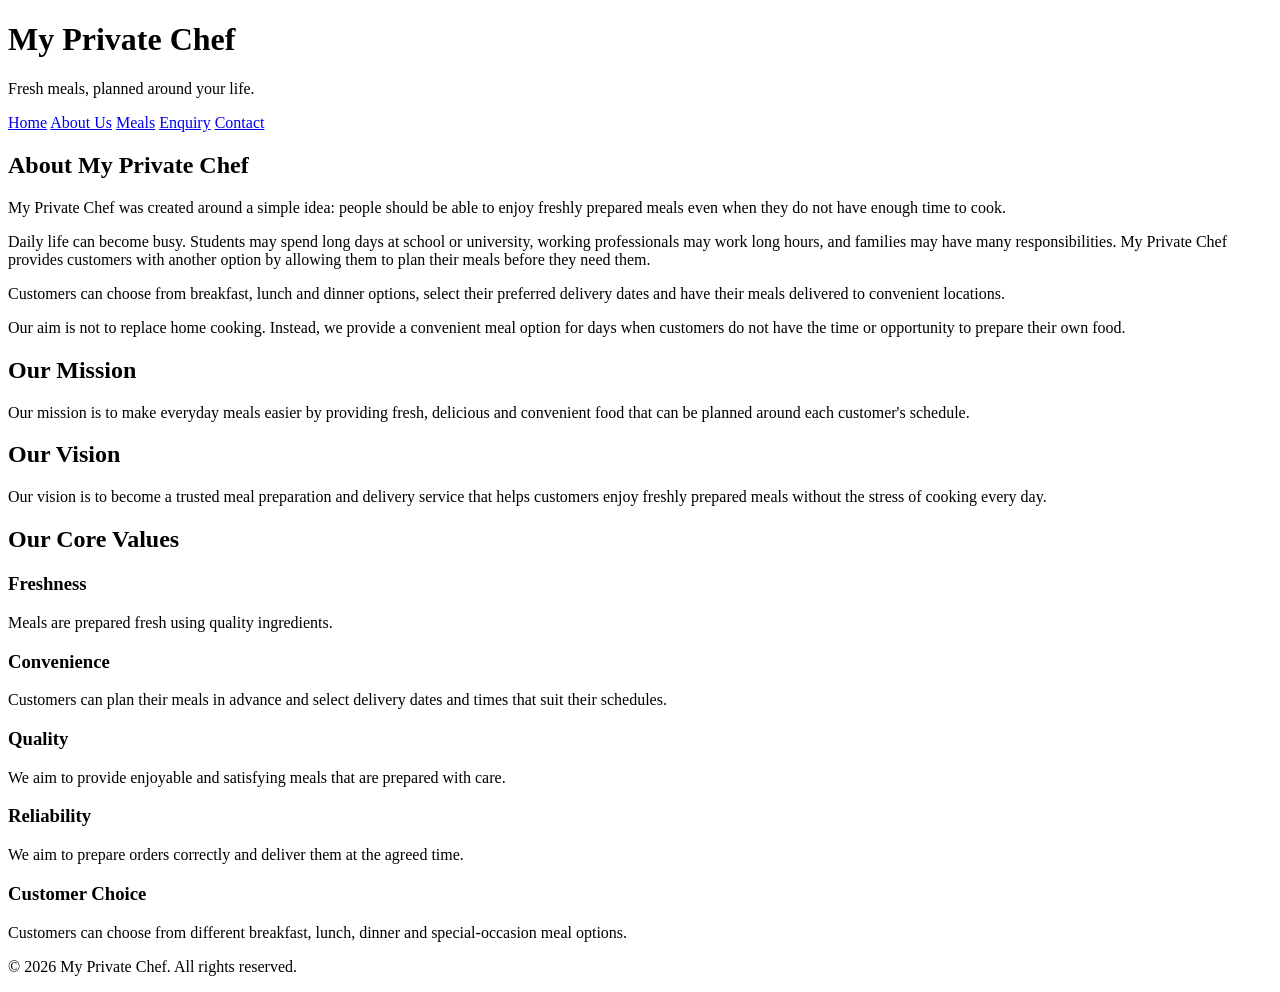
==== about.html @ 49b908a9 "Add About Us page content" ====
<!DOCTYPE html>
<html lang="en">

<head>
    <meta charset="UTF-8">
    <meta name="viewport" content="width=device-width, initial-scale=1.0">
    <title>My Private Chef | About Us</title>
</head>

<body>

    <!-- Website header and navigation -->
    <header>
        <h1>My Private Chef</h1>
        <p>Fresh meals, planned around your life.</p>

        <nav>
            <a href="index.html">Home</a>
            <a href="about.html">About Us</a>
            <a href="meals.html">Meals</a>
            <a href="enquiry.html">Enquiry</a>
            <a href="contact.html">Contact</a>
        </nav>
    </header>

    <main>

        <!-- About the business -->
        <section>
            <h2>About My Private Chef</h2>

            <p>
                My Private Chef was created around a simple idea: people
                should be able to enjoy freshly prepared meals even when
                they do not have enough time to cook.
            </p>

            <p>
                Daily life can become busy. Students may spend long days at
                school or university, working professionals may work long
                hours, and families may have many responsibilities.
                My Private Chef provides customers with another option by
                allowing them to plan their meals before they need them.
            </p>

            <p>
                Customers can choose from breakfast, lunch and dinner options,
                select their preferred delivery dates and have their meals
                delivered to convenient locations.
            </p>

            <p>
                Our aim is not to replace home cooking. Instead, we provide
                a convenient meal option for days when customers do not have
                the time or opportunity to prepare their own food.
            </p>
        </section>

        <!-- Mission and vision -->
        <section>
            <h2>Our Mission</h2>

            <p>
                Our mission is to make everyday meals easier by providing
                fresh, delicious and convenient food that can be planned
                around each customer's schedule.
            </p>

            <h2>Our Vision</h2>

            <p>
                Our vision is to become a trusted meal preparation and
                delivery service that helps customers enjoy freshly prepared
                meals without the stress of cooking every day.
            </p>
        </section>

        <!-- Business values -->
        <section>
            <h2>Our Core Values</h2>

            <h3>Freshness</h3>
            <p>Meals are prepared fresh using quality ingredients.</p>

            <h3>Convenience</h3>
            <p>
                Customers can plan their meals in advance and select delivery
                dates and times that suit their schedules.
            </p>

            <h3>Quality</h3>
            <p>
                We aim to provide enjoyable and satisfying meals that are
                prepared with care.
            </p>

            <h3>Reliability</h3>
            <p>
                We aim to prepare orders correctly and deliver them at the
                agreed time.
            </p>

            <h3>Customer Choice</h3>
            <p>
                Customers can choose from different breakfast, lunch, dinner
                and special-occasion meal options.
            </p>
        </section>

    </main>

    <!-- Website footer -->
    <footer>
        <p>&copy; 2026 My Private Chef. All rights reserved.</p>
    </footer>

</body>

</html>
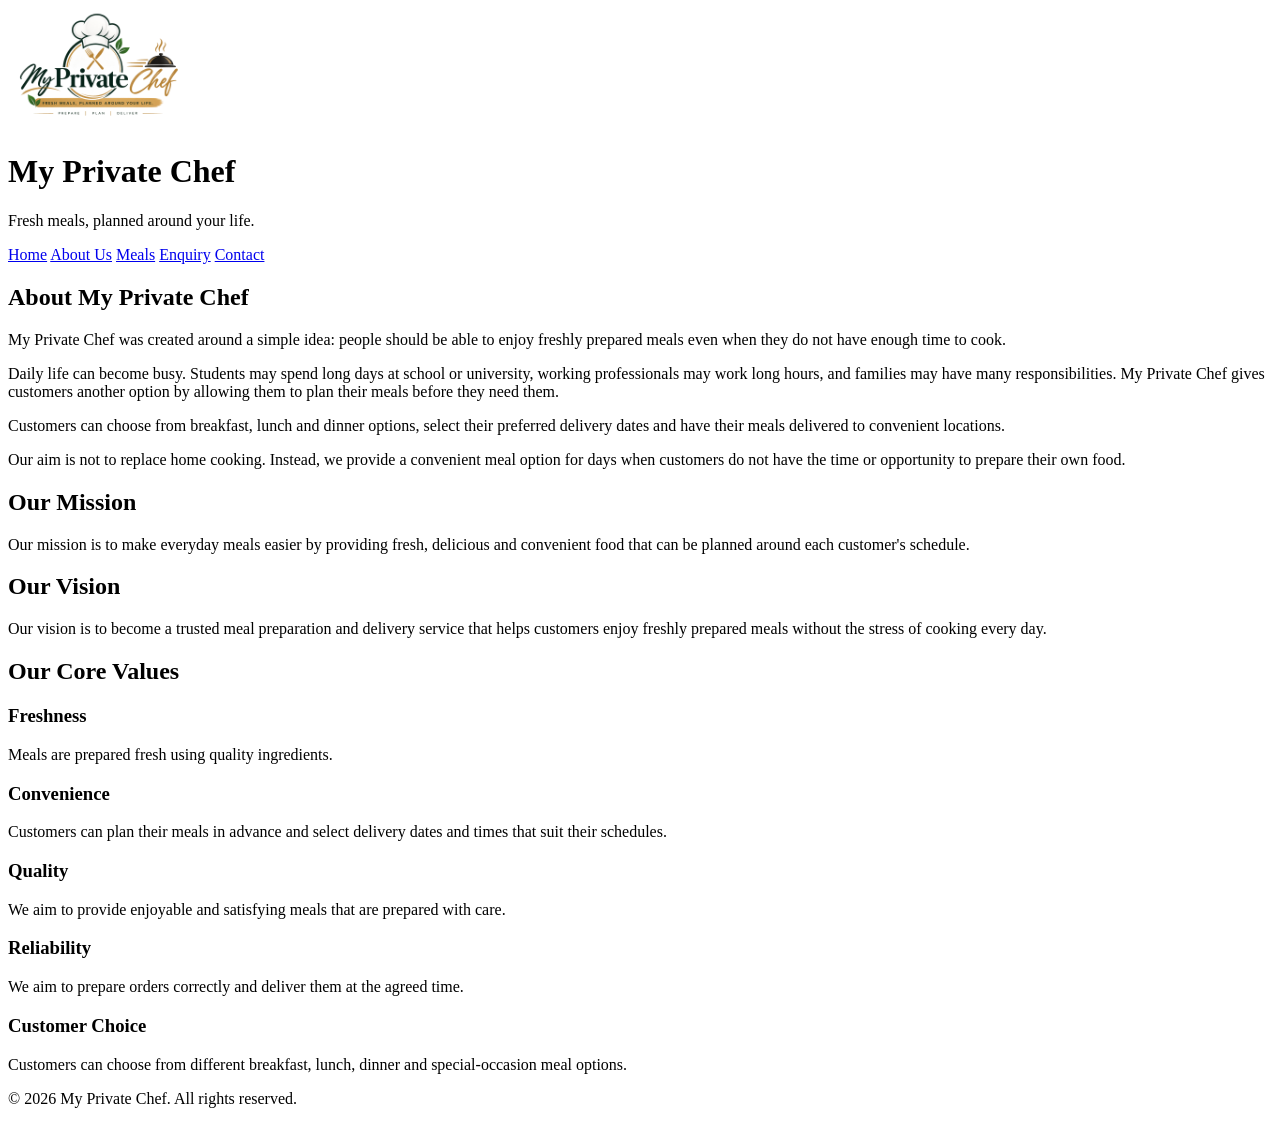
==== commit f37ee96c: "Updated website pages with branding and meal images" ====
--- a/about.html
+++ b/about.html
@@ -11,6 +11,11 @@
 
     <!-- Website header and navigation -->
     <header>
+
+        <img src="images/Branding/myprivatechef_logo.png"
+             alt="My Private Chef logo"
+             width="180">
+
         <h1>My Private Chef</h1>
         <p>Fresh meals, planned around your life.</p>
 
@@ -21,12 +26,14 @@
             <a href="enquiry.html">Enquiry</a>
             <a href="contact.html">Contact</a>
         </nav>
+
     </header>
 
     <main>
 
         <!-- About the business -->
         <section>
+
             <h2>About My Private Chef</h2>
 
             <p>
@@ -36,28 +43,30 @@
             </p>
 
             <p>
-                Daily life can become busy. Students may spend long days at
-                school or university, working professionals may work long
-                hours, and families may have many responsibilities.
-                My Private Chef provides customers with another option by
-                allowing them to plan their meals before they need them.
+                Daily life can become busy. Students may spend long days
+                at school or university, working professionals may work
+                long hours, and families may have many responsibilities.
+                My Private Chef gives customers another option by allowing
+                them to plan their meals before they need them.
             </p>
 
             <p>
-                Customers can choose from breakfast, lunch and dinner options,
-                select their preferred delivery dates and have their meals
-                delivered to convenient locations.
+                Customers can choose from breakfast, lunch and dinner
+                options, select their preferred delivery dates and have
+                their meals delivered to convenient locations.
             </p>
 
             <p>
                 Our aim is not to replace home cooking. Instead, we provide
-                a convenient meal option for days when customers do not have
-                the time or opportunity to prepare their own food.
+                a convenient meal option for days when customers do not
+                have the time or opportunity to prepare their own food.
             </p>
+
         </section>
 
         <!-- Mission and vision -->
         <section>
+
             <h2>Our Mission</h2>
 
             <p>
@@ -70,13 +79,15 @@
 
             <p>
                 Our vision is to become a trusted meal preparation and
-                delivery service that helps customers enjoy freshly prepared
-                meals without the stress of cooking every day.
+                delivery service that helps customers enjoy freshly
+                prepared meals without the stress of cooking every day.
             </p>
+
         </section>
 
-        <!-- Business values -->
+        <!-- Core values -->
         <section>
+
             <h2>Our Core Values</h2>
 
             <h3>Freshness</h3>
@@ -84,32 +95,32 @@
 
             <h3>Convenience</h3>
             <p>
-                Customers can plan their meals in advance and select delivery
-                dates and times that suit their schedules.
+                Customers can plan their meals in advance and select
+                delivery dates and times that suit their schedules.
             </p>
 
             <h3>Quality</h3>
             <p>
-                We aim to provide enjoyable and satisfying meals that are
-                prepared with care.
+                We aim to provide enjoyable and satisfying meals that
+                are prepared with care.
             </p>
 
             <h3>Reliability</h3>
             <p>
-                We aim to prepare orders correctly and deliver them at the
-                agreed time.
+                We aim to prepare orders correctly and deliver them
+                at the agreed time.
             </p>
 
             <h3>Customer Choice</h3>
             <p>
-                Customers can choose from different breakfast, lunch, dinner
-                and special-occasion meal options.
+                Customers can choose from different breakfast, lunch,
+                dinner and special-occasion meal options.
             </p>
+
         </section>
 
     </main>
 
-    <!-- Website footer -->
     <footer>
         <p>&copy; 2026 My Private Chef. All rights reserved.</p>
     </footer>
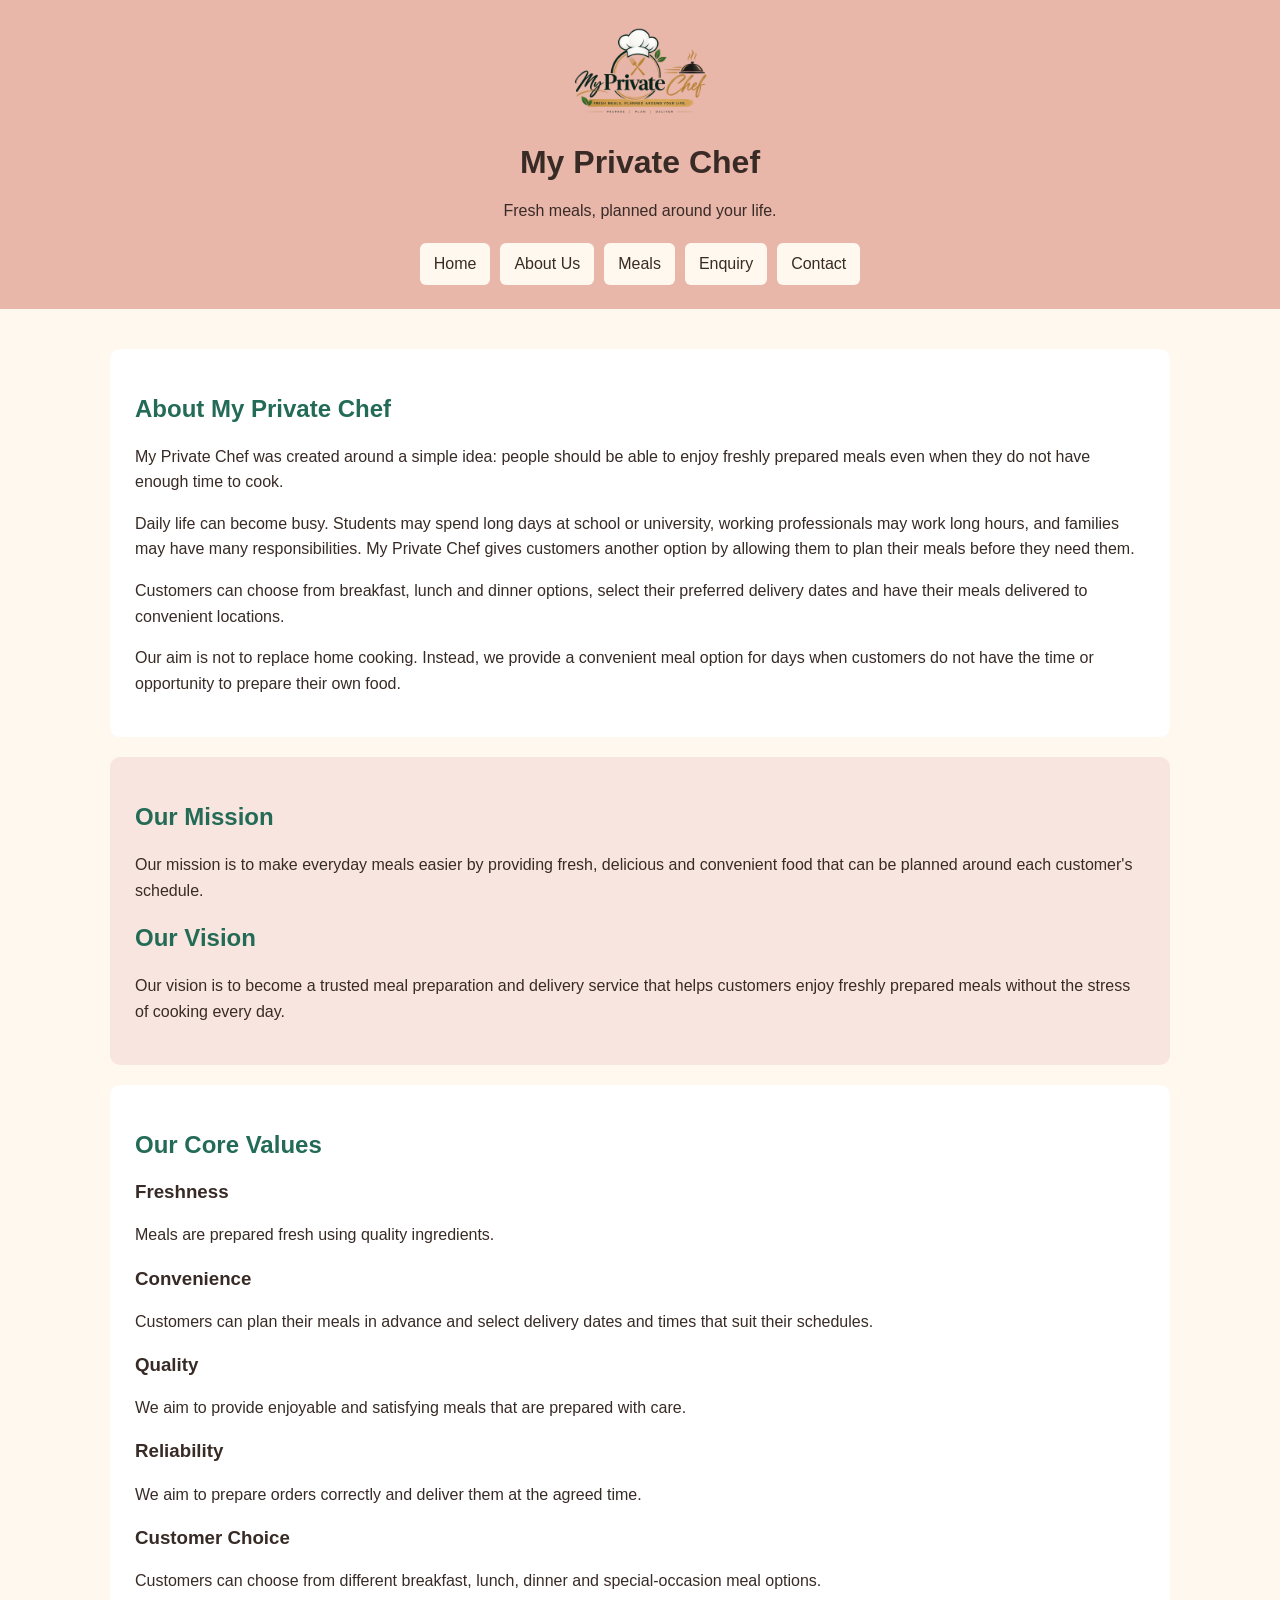
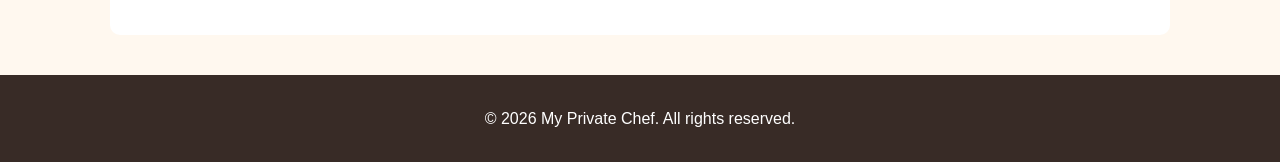
==== commit b8d93818: "Added Part 2 styling and responsive screenshots" ====
--- a/about.html
+++ b/about.html
@@ -5,6 +5,7 @@
     <meta charset="UTF-8">
     <meta name="viewport" content="width=device-width, initial-scale=1.0">
     <title>My Private Chef | About Us</title>
+    <link rel="stylesheet" href="css/style.css">
 </head>
 
 <body>
--- a/css/style.css
+++ b/css/style.css
@@ -0,0 +1,183 @@
+/* My Private Chef: warm and welcoming colours */
+* {
+    box-sizing: border-box;
+}
+
+body {
+    margin: 0;
+    background-color: #fff8ef; /* cream */
+    color: #382b26; /* dark brown */
+    font-family: Arial, sans-serif;
+    font-size: 16px;
+    line-height: 1.6;
+}
+
+header {
+    padding: 24px 20px;
+    background-color: #e9b6aa; /* smoky salmon */
+    text-align: center;
+}
+
+header img {
+    width: 150px;
+}
+
+h1, h2, h3 {
+    line-height: 1.25;
+}
+
+h1 {
+    margin: 10px 0 0;
+}
+
+h2 {
+    color: #236b56; /* jade green */
+}
+
+nav {
+    display: flex;
+    justify-content: center;
+    flex-wrap: wrap;
+    gap: 10px;
+    margin-top: 20px;
+}
+
+nav a {
+    padding: 8px 14px;
+    color: #382b26;
+    background-color: #fff8ef;
+    border-radius: 6px;
+    text-decoration: none;
+}
+
+a {
+    color: #236b56;
+}
+
+nav a:hover, nav a:focus, nav a:active {
+    background-color: #236b56;
+    color: white;
+}
+
+main {
+    max-width: 1100px;
+    margin: 0 auto;
+    padding: 20px;
+}
+
+section {
+    margin: 20px 0;
+    padding: 25px;
+    background-color: white;
+    border-radius: 10px;
+}
+
+section:nth-child(even) {
+    background-color: #f9e5df;
+}
+
+/* Meal cards sit next to each other when space allows. */
+article {
+    display: inline-block;
+    vertical-align: top;
+    width: 45%;
+    margin: 1%;
+    padding: 15px;
+    background-color: white;
+    border: 1px solid #e9b6aa;
+    border-radius: 8px;
+}
+
+img {
+    max-width: 100%;
+    height: auto;
+}
+
+article img {
+    width: 100%;
+    border-radius: 6px;
+}
+
+/* Give calls to action and form buttons the coral accent. */
+main a, button {
+    display: inline-block;
+    margin: 5px 5px 5px 0;
+    padding: 9px 14px;
+    border: 0;
+    border-radius: 6px;
+    background-color: #df705b; /* sunset coral */
+    color: white;
+    font: inherit;
+    text-decoration: none;
+    cursor: pointer;
+}
+
+main a:hover, main a:focus, main a:active,
+button:hover, button:focus, button:active {
+    background-color: #236b56;
+    color: white;
+}
+
+input, select, textarea {
+    max-width: 100%;
+    padding: 9px;
+    border: 1px solid #826c61;
+    border-radius: 5px;
+    font: inherit;
+}
+
+input:focus, select:focus, textarea:focus,
+a:focus, button:focus {
+    outline: 3px solid #236b56;
+    outline-offset: 2px;
+}
+
+footer {
+    padding: 15px;
+    background-color: #382b26;
+    color: white;
+    text-align: center;
+}
+
+/* Tablet screens */
+@media (max-width: 800px) {
+    main {
+        padding: 15px;
+    }
+
+    section {
+        padding: 20px;
+    }
+}
+
+/* Phone screens */
+@media (max-width: 600px) {
+    header {
+        padding: 18px 10px;
+    }
+
+    nav {
+        gap: 6px;
+    }
+
+    nav a {
+        padding: 7px 9px;
+    }
+
+    h1 {
+        font-size: 1.7rem;
+    }
+
+    h2 {
+        font-size: 1.4rem;
+    }
+
+    section {
+        padding: 16px;
+    }
+
+    article {
+        width: 100%;
+        margin: 10px 0;
+    }
+}
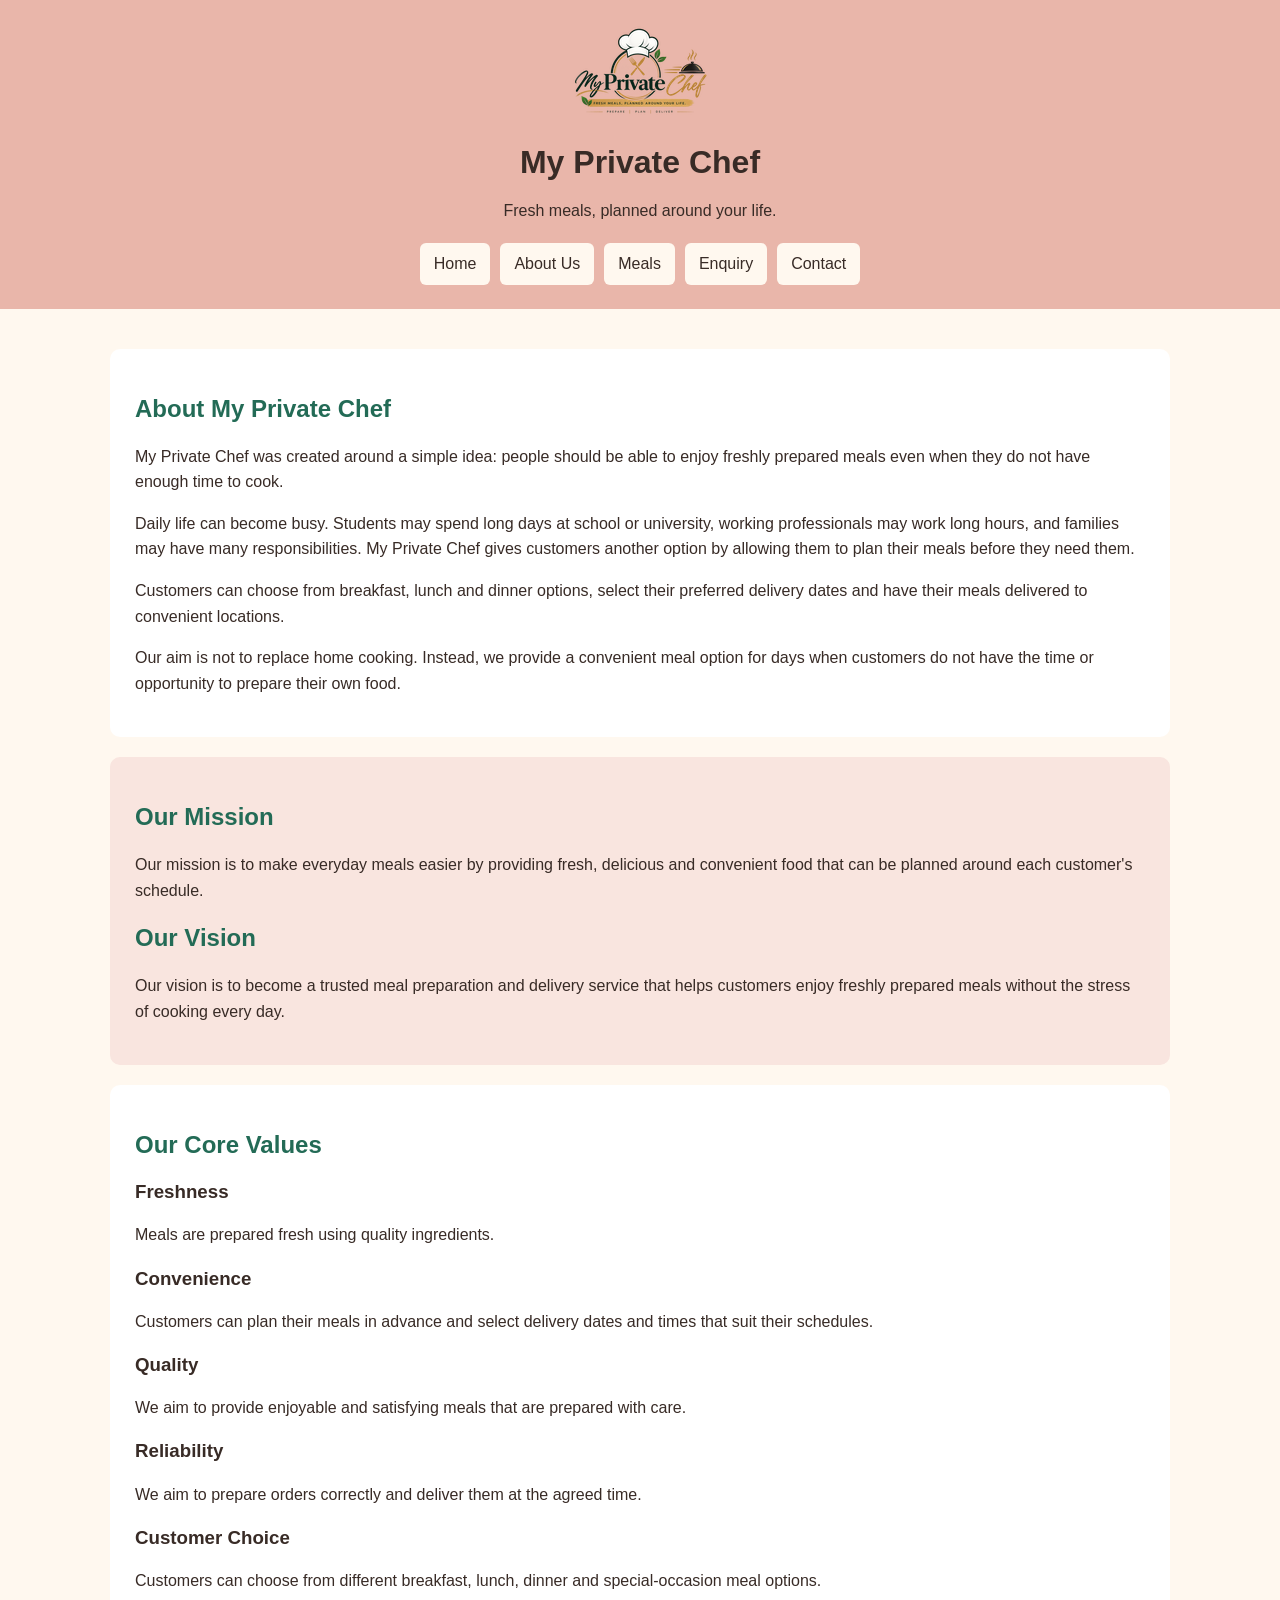
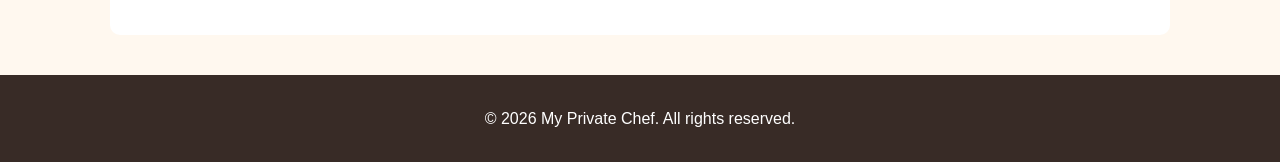
==== commit beaf9f2e: "Added responsive image sizes for Part 2" ====
--- a/about.html
+++ b/about.html
@@ -14,6 +14,8 @@
     <header>
 
         <img src="images/Branding/myprivatechef_logo.png"
+             srcset="images/Branding/myprivatechef_logo-150w.png 150w, images/Branding/myprivatechef_logo-300w.png 300w"
+             sizes="150px"
              alt="My Private Chef logo"
              width="180">
 
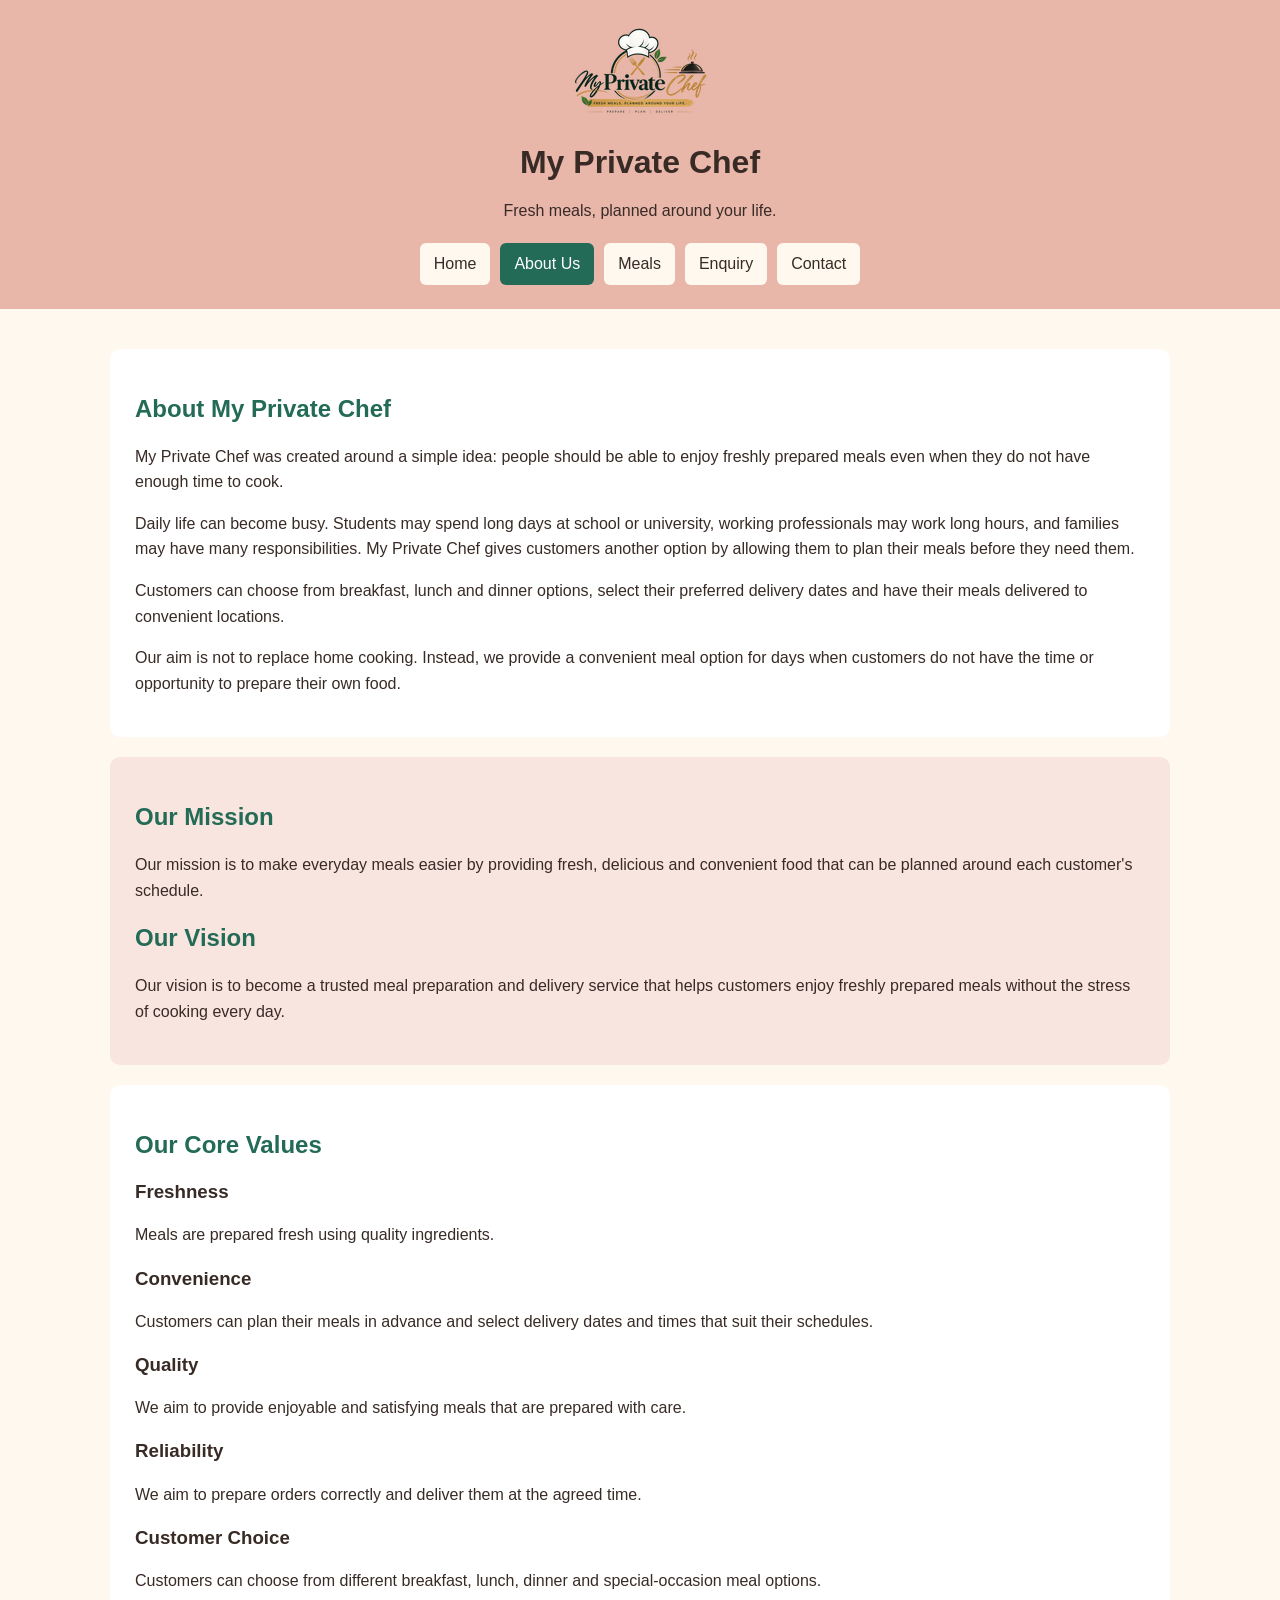
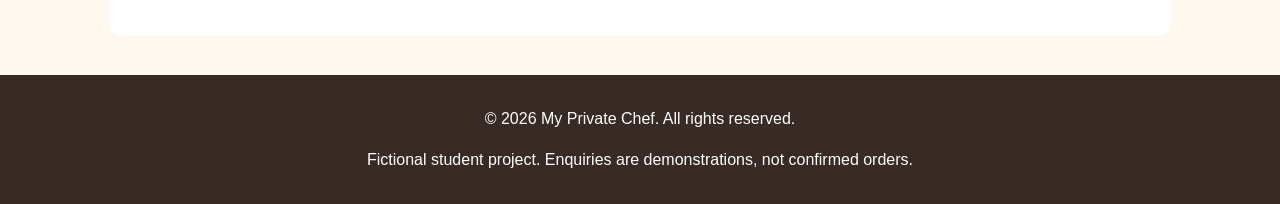
==== commit 8a7e13ea: "Added Part 3 features, SEO, validated forms and documentation" ====
--- a/about.html
+++ b/about.html
@@ -1,133 +1,97 @@
 <!DOCTYPE html>
+
 <html lang="en">
-
 <head>
-    <meta charset="UTF-8">
-    <meta name="viewport" content="width=device-width, initial-scale=1.0">
-    <title>My Private Chef | About Us</title>
-    <link rel="stylesheet" href="css/style.css">
-</head>
-
-<body>
-
-    <!-- Website header and navigation -->
-    <header>
-
-        <img src="images/Branding/myprivatechef_logo.png"
-             srcset="images/Branding/myprivatechef_logo-150w.png 150w, images/Branding/myprivatechef_logo-300w.png 300w"
-             sizes="150px"
-             alt="My Private Chef logo"
-             width="180">
-
-        <h1>My Private Chef</h1>
-        <p>Fresh meals, planned around your life.</p>
-
-        <nav>
-            <a href="index.html">Home</a>
-            <a href="about.html">About Us</a>
-            <a href="meals.html">Meals</a>
-            <a href="enquiry.html">Enquiry</a>
-            <a href="contact.html">Contact</a>
-        </nav>
-
-    </header>
-
-    <main>
-
-        <!-- About the business -->
-        <section>
-
-            <h2>About My Private Chef</h2>
-
-            <p>
+<meta charset="utf-8"/>
+<meta content="width=device-width, initial-scale=1.0" name="viewport"/>
+<title>My Private Chef | About Us</title>
+<link href="css/style.css" rel="stylesheet"/>
+<meta content="Learn about My Private Chef, a fictional Johannesburg meal preparation and delivery business." name="description"/><meta content="My Private Chef, Johannesburg, meal delivery, about, prepared meals" name="keywords"/><script defer="" src="js/main.js"></script></head>
+<body><a class="skip-link" href="#main-content">Skip to content</a>
+<!-- Website header and navigation -->
+<header>
+<img alt="My Private Chef logo" sizes="150px" src="images/Branding/myprivatechef_logo.png" srcset="images/Branding/myprivatechef_logo-150w.png 150w, images/Branding/myprivatechef_logo-300w.png 300w" width="180"/>
+<h1>My Private Chef</h1>
+<p>Fresh meals, planned around your life.</p>
+<nav>
+<a href="index.html">Home</a>
+<a aria-current="page" href="about.html">About Us</a>
+<a href="meals.html">Meals</a>
+<a href="enquiry.html">Enquiry</a>
+<a href="contact.html">Contact</a>
+</nav>
+</header>
+<main id="main-content">
+<!-- About the business -->
+<section>
+<h2>About My Private Chef</h2>
+<p>
                 My Private Chef was created around a simple idea: people
                 should be able to enjoy freshly prepared meals even when
                 they do not have enough time to cook.
             </p>
-
-            <p>
+<p>
                 Daily life can become busy. Students may spend long days
                 at school or university, working professionals may work
                 long hours, and families may have many responsibilities.
                 My Private Chef gives customers another option by allowing
                 them to plan their meals before they need them.
             </p>
-
-            <p>
+<p>
                 Customers can choose from breakfast, lunch and dinner
                 options, select their preferred delivery dates and have
                 their meals delivered to convenient locations.
             </p>
-
-            <p>
+<p>
                 Our aim is not to replace home cooking. Instead, we provide
                 a convenient meal option for days when customers do not
                 have the time or opportunity to prepare their own food.
             </p>
-
-        </section>
-
-        <!-- Mission and vision -->
-        <section>
-
-            <h2>Our Mission</h2>
-
-            <p>
+</section>
+<!-- Mission and vision -->
+<section>
+<h2>Our Mission</h2>
+<p>
                 Our mission is to make everyday meals easier by providing
                 fresh, delicious and convenient food that can be planned
                 around each customer's schedule.
             </p>
-
-            <h2>Our Vision</h2>
-
-            <p>
+<h2>Our Vision</h2>
+<p>
                 Our vision is to become a trusted meal preparation and
                 delivery service that helps customers enjoy freshly
                 prepared meals without the stress of cooking every day.
             </p>
-
-        </section>
-
-        <!-- Core values -->
-        <section>
-
-            <h2>Our Core Values</h2>
-
-            <h3>Freshness</h3>
-            <p>Meals are prepared fresh using quality ingredients.</p>
-
-            <h3>Convenience</h3>
-            <p>
+</section>
+<!-- Core values -->
+<section>
+<h2>Our Core Values</h2>
+<h3>Freshness</h3>
+<p>Meals are prepared fresh using quality ingredients.</p>
+<h3>Convenience</h3>
+<p>
                 Customers can plan their meals in advance and select
                 delivery dates and times that suit their schedules.
             </p>
-
-            <h3>Quality</h3>
-            <p>
+<h3>Quality</h3>
+<p>
                 We aim to provide enjoyable and satisfying meals that
                 are prepared with care.
             </p>
-
-            <h3>Reliability</h3>
-            <p>
+<h3>Reliability</h3>
+<p>
                 We aim to prepare orders correctly and deliver them
                 at the agreed time.
             </p>
-
-            <h3>Customer Choice</h3>
-            <p>
+<h3>Customer Choice</h3>
+<p>
                 Customers can choose from different breakfast, lunch,
                 dinner and special-occasion meal options.
             </p>
-
-        </section>
-
-    </main>
-
-    <footer>
-        <p>&copy; 2026 My Private Chef. All rights reserved.</p>
-    </footer>
-
+</section>
+</main>
+<footer>
+<p>© 2026 My Private Chef. All rights reserved.</p>
+<p>Fictional student project. Enquiries are demonstrations, not confirmed orders.</p></footer>
 </body>
-
 </html>
--- a/css/style.css
+++ b/css/style.css
@@ -181,3 +181,28 @@
         margin: 10px 0;
     }
 }
+
+/* Part 3: focus, validation, interactive gallery, map and motion. */
+[hidden] { display: none !important; }
+:focus-visible { outline: 3px solid #236b56; outline-offset: 4px; }
+nav a[aria-current="page"] { background: #236b56; color: white; }
+.skip-link { position: absolute; left: 8px; top: -100px; padding: 12px; background: white; z-index: 2000; }
+.skip-link:focus { top: 8px; }
+.field-error { display: block; color: #9f2020; font-size: .95rem; }
+[aria-invalid="true"] { border: 2px solid #9f2020; }
+[role="status"]:not(:empty) { margin-top: 16px; padding: 16px; border-left: 4px solid #236b56; background: #f0f6f2; }
+details { padding: 16px 0; border-bottom: 1px solid #e9b6aa; }
+summary { cursor: pointer; font-weight: bold; }
+button, a { transition: background-color .2s, transform .2s; }
+.photo-button { display: block; width: 100%; padding: 0; background: transparent; border: 0; cursor: zoom-in; }
+.photo-button img { display: block; }
+dialog { width: min(850px,94vw); max-height: 92vh; border: 0; border-radius: 12px; padding: 20px; }
+dialog::backdrop { background: #211a16d9; }
+dialog img { display: block; max-height: 60vh; width: auto; margin: auto; object-fit: contain; }
+dialog figure { margin: 16px 0; }
+#delivery-map { height: 360px; margin-top: 16px; z-index: 0; }
+pre { white-space: pre-wrap; overflow-wrap: anywhere; font-family: inherit; }
+input,select,textarea { max-width: 100%; }
+main { animation: enter .35s ease-out; }
+@keyframes enter { from { opacity: 0; transform: translateY(8px); } to { opacity: 1; transform: none; } }
+@media (prefers-reduced-motion: reduce) { *,*::before,*::after { animation: none !important; transition: none !important; } }
